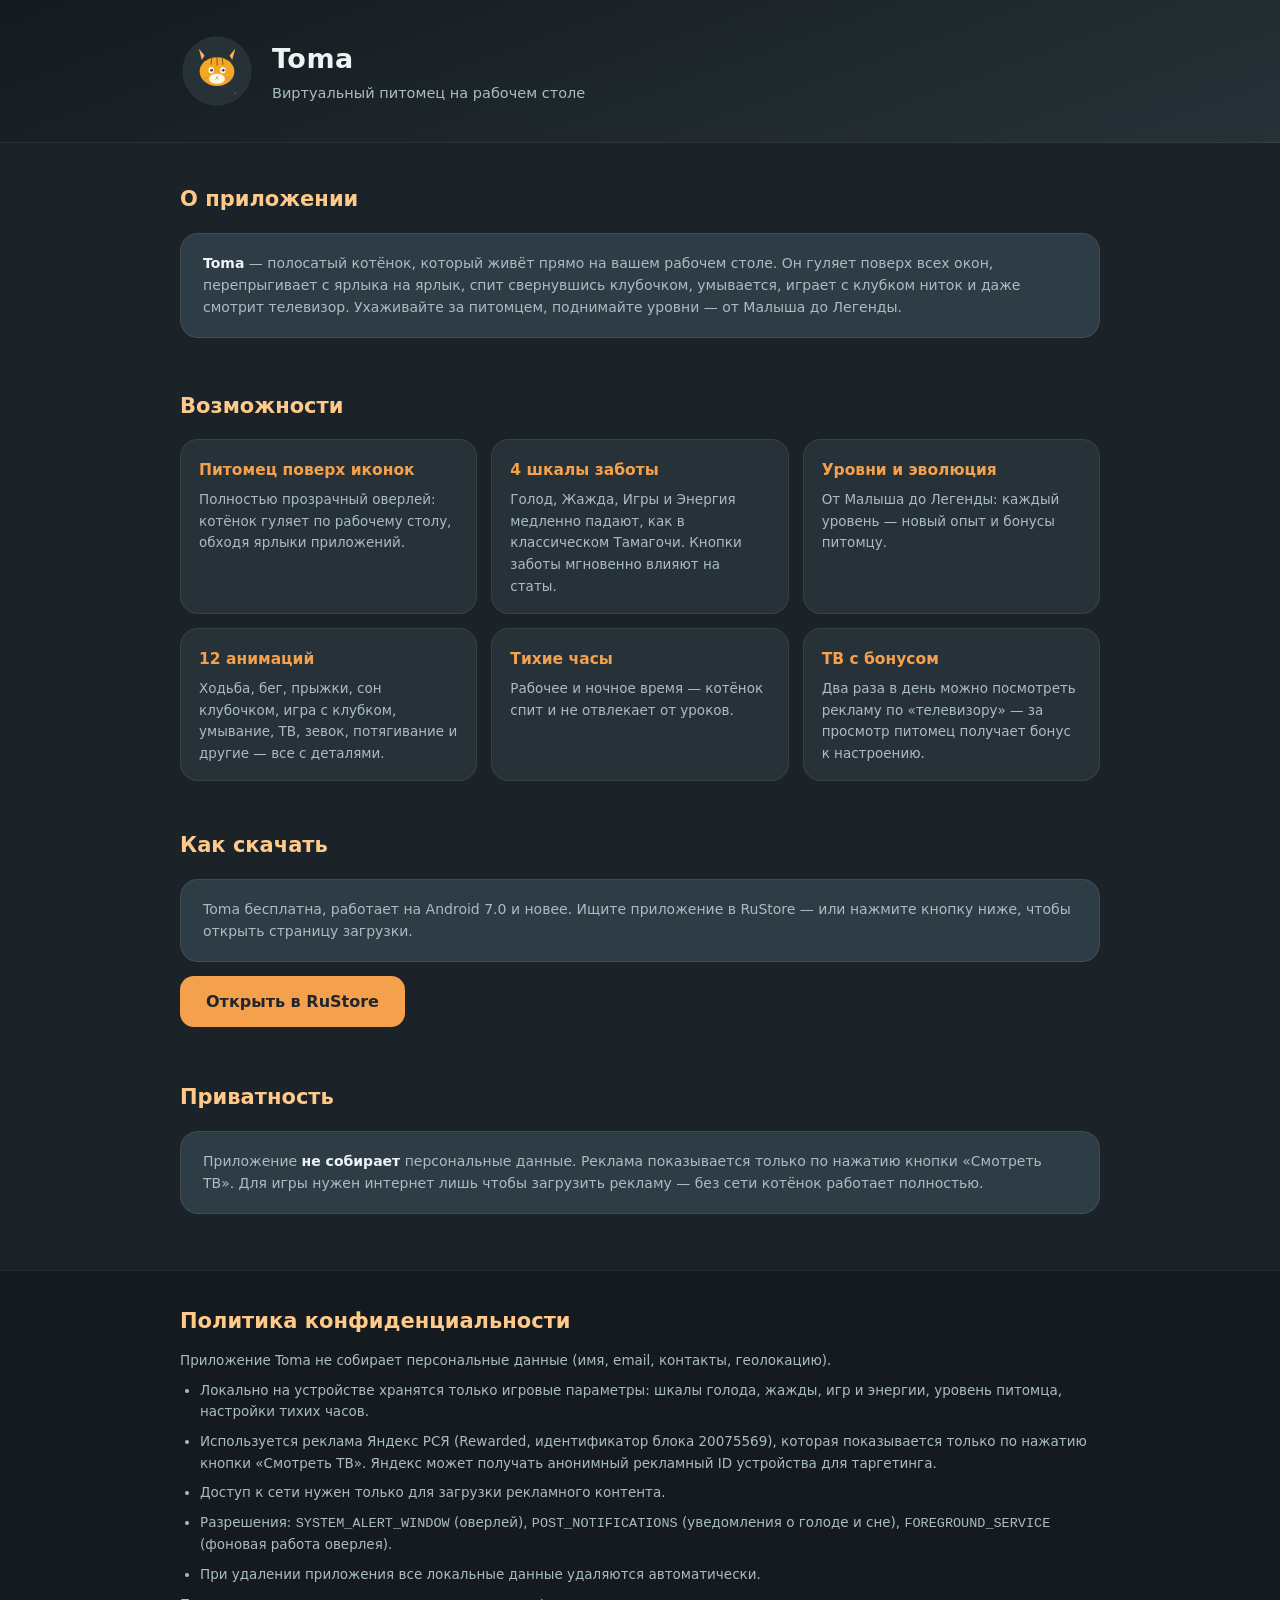
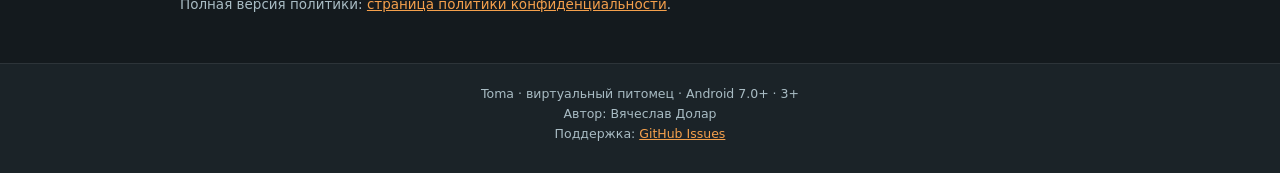
==== index.html @ 7edc94a4 "Автор: Вячеслав Долар" ====
<!DOCTYPE html>
<html lang="ru">
<head>
<meta charset="utf-8">
<meta name="viewport" content="width=device-width, initial-scale=1">
<title>Toma — виртуальный питомец на рабочем столе</title>
<meta name="description" content="Toma — полосатый котёнок, который гуляет поверх иконок на рабочем столе. Корми, играй, следи за 4 шкалами. Бесплатно, 3+, работает офлайн.">
<meta property="og:title" content="Toma — виртуальный питомец на рабочем столе">
<meta property="og:description" content="Полосатый котёнок гуляет поверх иконок: 4 шкалы, уровни, 12 анимаций. Бесплатно, офлайн, 3+.">
<meta property="og:type" content="website">
<meta property="og:image" content="assets/icon-512.svg">
<link rel="icon" href="assets/icon-512.svg">
<link rel="stylesheet" href="assets/style.css">
</head>
<body>

<header class="top">
  <div class="wrap top-in">
    <img class="logo" src="assets/icon-512.svg" alt="Иконка приложения Toma — полосатый котёнок">
    <div>
      <h1>Toma</h1>
      <p class="tag">Виртуальный питомец на рабочем столе</p>
    </div>
  </div>
</header>

<main class="wrap">

  <section>
    <h2>О приложении</h2>
    <div class="facts">
      <b>Toma</b> — полосатый котёнок, который живёт прямо на вашем рабочем столе.
      Он гуляет поверх всех окон, перепрыгивает с ярлыка на ярлык, спит свернувшись клубочком,
      умывается, играет с клубком ниток и даже смотрит телевизор.
      Ухаживайте за питомцем, поднимайте уровни — от Малыша до Легенды.
    </div>
  </section>

  <section>
    <h2>Возможности</h2>
    <div class="cards">
      <div class="card"><h3>Питомец поверх иконок</h3><p>Полностью прозрачный оверлей: котёнок гуляет по рабочему столу, обходя ярлыки приложений.</p></div>
      <div class="card"><h3>4 шкалы заботы</h3><p>Голод, Жажда, Игры и Энергия медленно падают, как в классическом Тамагочи. Кнопки заботы мгновенно влияют на статы.</p></div>
      <div class="card"><h3>Уровни и эволюция</h3><p>От Малыша до Легенды: каждый уровень — новый опыт и бонусы питомцу.</p></div>
      <div class="card"><h3>12 анимаций</h3><p>Ходьба, бег, прыжки, сон клубочком, игра с клубком, умывание, ТВ, зевок, потягивание и другие — все с деталями.</p></div>
      <div class="card"><h3>Тихие часы</h3><p>Рабочее и ночное время — котёнок спит и не отвлекает от уроков.</p></div>
      <div class="card"><h3>ТВ с бонусом</h3><p>Два раза в день можно посмотреть рекламу по «телевизору» — за просмотр питомец получает бонус к настроению.</p></div>
    </div>
  </section>

  <section>
    <h2>Как скачать</h2>
    <div class="facts">
      Toma бесплатна, работает на Android 7.0 и новее. Ищите приложение в RuStore —
      или нажмите кнопку ниже, чтобы открыть страницу загрузки.
    </div>
    <a class="btn" href="https://www.rustore.ru/catalog/app/com.tomagochi.pet">Открыть в RuStore</a>
  </section>

  <section>
    <h2>Приватность</h2>
    <div class="facts">
      Приложение <b>не собирает</b> персональные данные. Реклама показывается только по нажатию
      кнопки «Смотреть ТВ». Для игры нужен интернет лишь чтобы загрузить рекламу —
      без сети котёнок работает полностью.
    </div>
  </section>

</main>

<div class="policy">
  <div class="wrap">
    <h2>Политика конфиденциальности</h2>
    <p>Приложение Toma не собирает персональные данные (имя, email, контакты, геолокацию).</p>
    <ul>
      <li>Локально на устройстве хранятся только игровые параметры: шкалы голода, жажды, игр и энергии, уровень питомца, настройки тихих часов.</li>
      <li>Используется реклама Яндекс РСЯ (Rewarded, идентификатор блока 20075569), которая показывается только по нажатию кнопки «Смотреть ТВ». Яндекс может получать анонимный рекламный ID устройства для таргетинга.</li>
      <li>Доступ к сети нужен только для загрузки рекламного контента.</li>
      <li>Разрешения: <code>SYSTEM_ALERT_WINDOW</code> (оверлей), <code>POST_NOTIFICATIONS</code> (уведомления о голоде и сне), <code>FOREGROUND_SERVICE</code> (фоновая работа оверлея).</li>
      <li>При удалении приложения все локальные данные удаляются автоматически.</li>
    </ul>
    <p>Полная версия политики: <a href="privacy.html">страница политики конфиденциальности</a>.</p>
  </div>
</div>

<footer>
  <div class="wrap">
    Toma · виртуальный питомец · Android 7.0+ · 3+<br>
    Автор: Вячеслав Долар<br>
    Поддержка: <a href="https://github.com/takomak2012-cyber/Toma/issues">GitHub Issues</a>
  </div>
</footer>

</body>
</html>
---- assets/style.css ----
/* Сайт приложения Toma — тёмно-синяя палитра приложения */
:root {
  --bg: #1b2328;
  --bg-deep: #141a1e;
  --surface: #263238;
  --surface-high: #2e3d45;
  --accent: #f5a04c;
  --accent-soft: #ffc98a;
  --text: #eef3f5;
  --text-dim: #a9bcc4;
  --border: rgba(255, 255, 255, 0.08);
  --radius: 18px;
}

* { margin: 0; padding: 0; box-sizing: border-box; }

body {
  font-family: "Segoe UI", system-ui, -apple-system, sans-serif;
  background: var(--bg);
  color: var(--text);
  line-height: 1.6;
}

a { color: var(--accent); }

.wrap {
  max-width: 960px;
  margin: 0 auto;
  padding: 0 20px;
}

/* Шапка */
.top {
  background: linear-gradient(160deg, var(--bg-deep), var(--surface));
  border-bottom: 1px solid var(--border);
  padding: 34px 0;
}
.top-in { display: flex; align-items: center; gap: 18px; }
.logo { width: 74px; height: 74px; border-radius: 20px; }
.top h1 { font-size: 27px; letter-spacing: 0.5px; }
.tag { color: var(--text-dim); font-size: 14.5px; margin-top: 2px; }

/* Секции */
section { padding: 40px 0 8px; }
h2 {
  font-size: 21px;
  color: var(--accent-soft);
  margin-bottom: 16px;
}

/* Карточки */
.cards { display: grid; grid-template-columns: repeat(auto-fit, minmax(240px, 1fr)); gap: 14px; }
.card {
  background: var(--surface);
  border: 1px solid var(--border);
  border-radius: var(--radius);
  padding: 18px 18px 16px;
}
.card h3 { font-size: 15.5px; color: var(--accent); margin-bottom: 6px; }
.card p { font-size: 13.5px; color: var(--text-dim); }

/* Факты */
.facts {
  background: var(--surface-high);
  border: 1px solid var(--border);
  border-radius: var(--radius);
  padding: 18px 22px;
  margin: 8px 0 4px;
  font-size: 14px;
  color: var(--text-dim);
}
.facts b { color: var(--text); }

/* Кнопка */
.btn {
  display: inline-block;
  background: var(--accent);
  color: #20262b;
  font-weight: 600;
  text-decoration: none;
  border-radius: 14px;
  padding: 13px 26px;
  margin: 10px 0 6px;
  transition: transform 0.15s ease;
}
.btn:hover { transform: translateY(-2px); }

/* Политика */
.policy { background: var(--bg-deep); border-top: 1px solid var(--border); margin-top: 44px; padding: 34px 0 40px; }
.policy h2 { margin-bottom: 12px; }
.policy p, .policy li { font-size: 13.5px; color: var(--text-dim); margin-bottom: 8px; }
.policy ul { padding-left: 20px; }

footer {
  border-top: 1px solid var(--border);
  padding: 20px 0 30px;
  font-size: 12.5px;
  color: var(--text-dim);
  text-align: center;
}
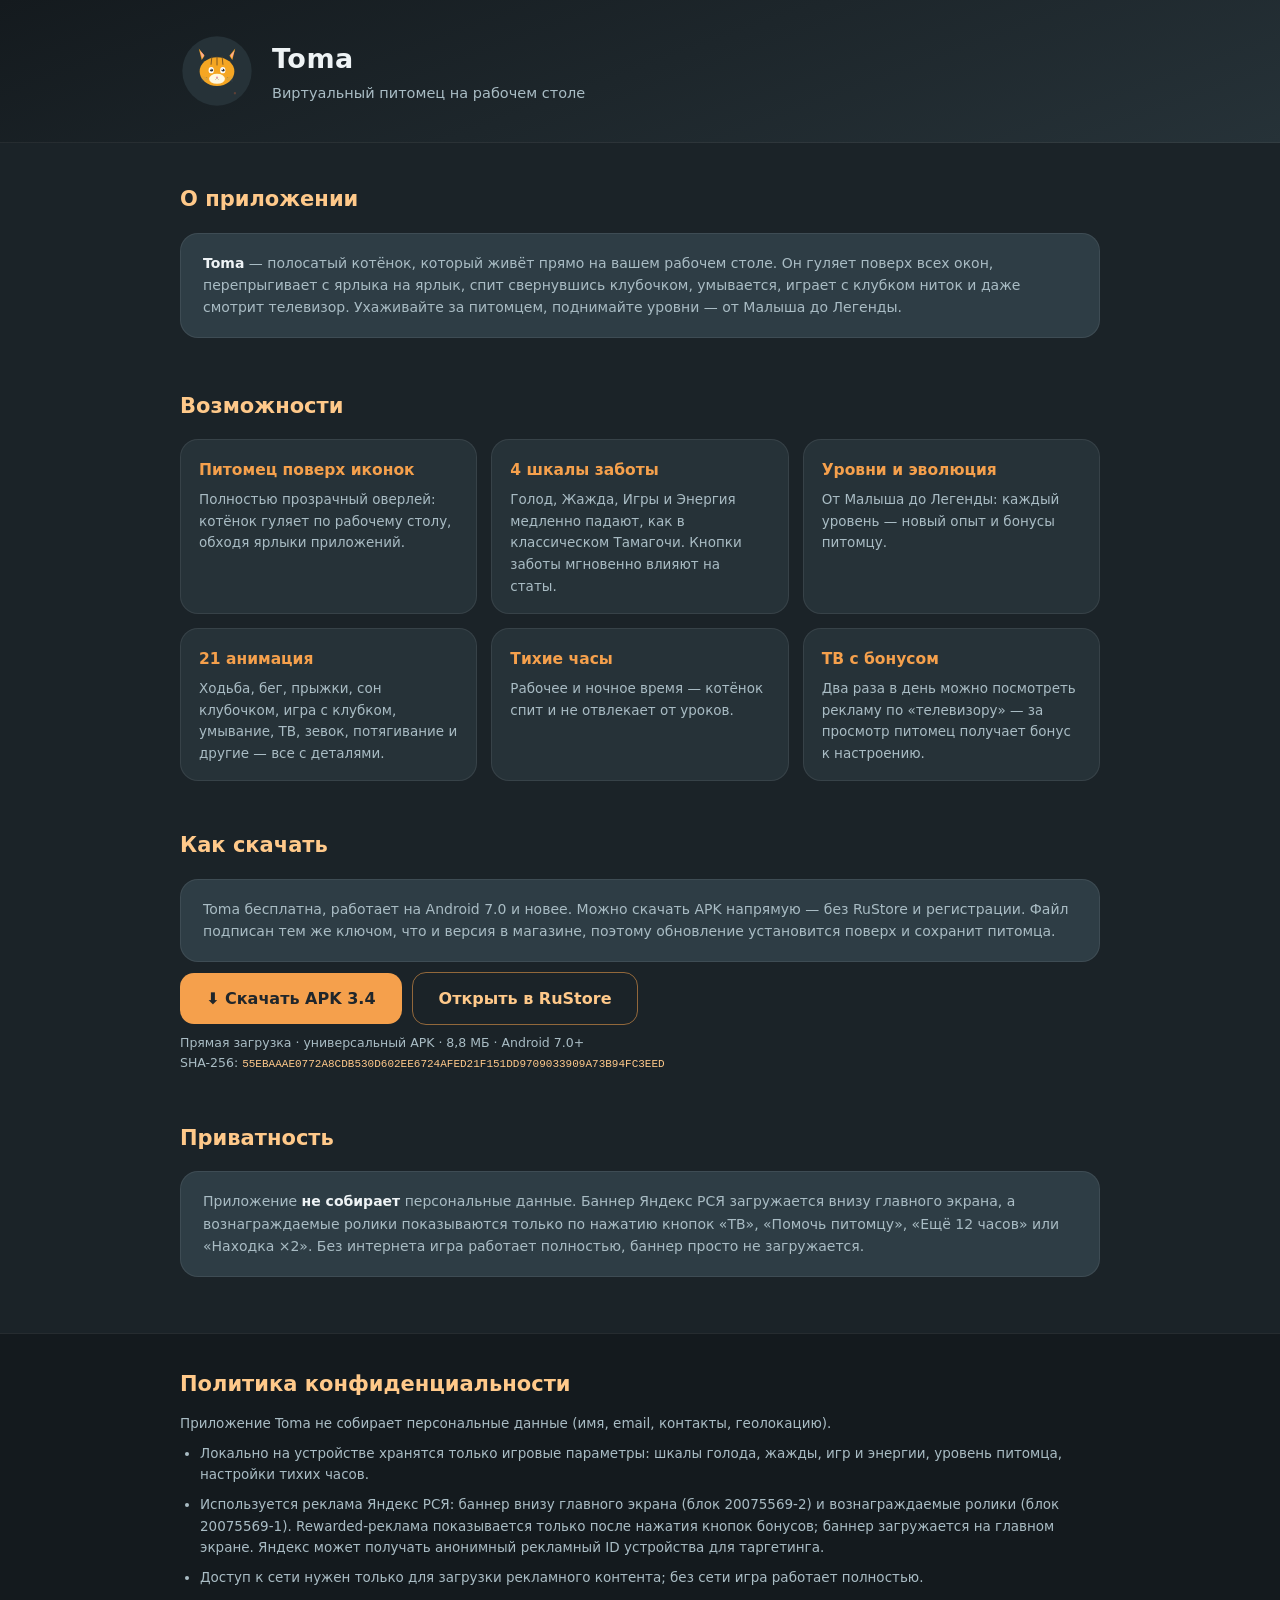
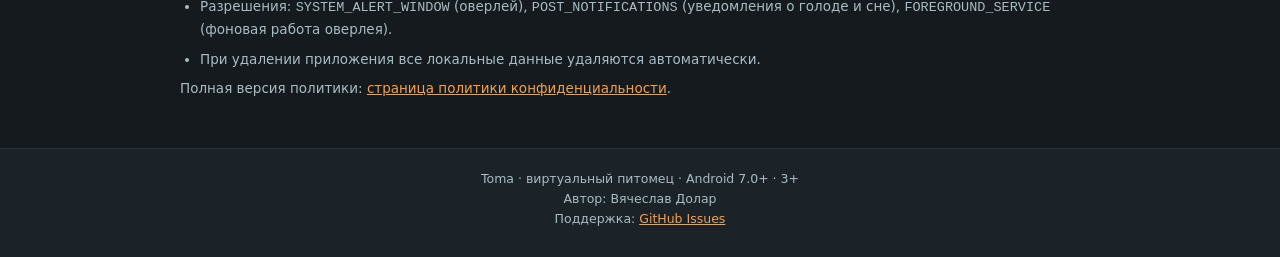
==== commit e733ad06: "Добавлена прямая загрузка APK 3.4 и обновлена политика рекламы" ====
--- a/index.html
+++ b/index.html
@@ -6,7 +6,7 @@
 <title>Toma — виртуальный питомец на рабочем столе</title>
 <meta name="description" content="Toma — полосатый котёнок, который гуляет поверх иконок на рабочем столе. Корми, играй, следи за 4 шкалами. Бесплатно, 3+, работает офлайн.">
 <meta property="og:title" content="Toma — виртуальный питомец на рабочем столе">
-<meta property="og:description" content="Полосатый котёнок гуляет поверх иконок: 4 шкалы, уровни, 12 анимаций. Бесплатно, офлайн, 3+.">
+<meta property="og:description" content="Полосатый котёнок гуляет поверх иконок: 4 шкалы, уровни, 21 анимация. Бесплатно, офлайн, 3+.">
 <meta property="og:type" content="website">
 <meta property="og:image" content="assets/icon-512.svg">
 <link rel="icon" href="assets/icon-512.svg">
@@ -42,27 +42,34 @@
       <div class="card"><h3>Питомец поверх иконок</h3><p>Полностью прозрачный оверлей: котёнок гуляет по рабочему столу, обходя ярлыки приложений.</p></div>
       <div class="card"><h3>4 шкалы заботы</h3><p>Голод, Жажда, Игры и Энергия медленно падают, как в классическом Тамагочи. Кнопки заботы мгновенно влияют на статы.</p></div>
       <div class="card"><h3>Уровни и эволюция</h3><p>От Малыша до Легенды: каждый уровень — новый опыт и бонусы питомцу.</p></div>
-      <div class="card"><h3>12 анимаций</h3><p>Ходьба, бег, прыжки, сон клубочком, игра с клубком, умывание, ТВ, зевок, потягивание и другие — все с деталями.</p></div>
+      <div class="card"><h3>21 анимация</h3><p>Ходьба, бег, прыжки, сон клубочком, игра с клубком, умывание, ТВ, зевок, потягивание и другие — все с деталями.</p></div>
       <div class="card"><h3>Тихие часы</h3><p>Рабочее и ночное время — котёнок спит и не отвлекает от уроков.</p></div>
       <div class="card"><h3>ТВ с бонусом</h3><p>Два раза в день можно посмотреть рекламу по «телевизору» — за просмотр питомец получает бонус к настроению.</p></div>
     </div>
   </section>
 
-  <section>
+  <section id="download">
     <h2>Как скачать</h2>
     <div class="facts">
-      Toma бесплатна, работает на Android 7.0 и новее. Ищите приложение в RuStore —
-      или нажмите кнопку ниже, чтобы открыть страницу загрузки.
+      Toma бесплатна, работает на Android 7.0 и новее. Можно скачать APK напрямую —
+      без RuStore и регистрации. Файл подписан тем же ключом, что и версия в магазине,
+      поэтому обновление установится поверх и сохранит питомца.
     </div>
-    <a class="btn" href="https://www.rustore.ru/catalog/app/com.tomagochi.pet">Открыть в RuStore</a>
+    <div class="btn-row">
+      <a class="btn" href="https://github.com/takomak2012-cyber/Toma/releases/download/v3.4/Tomagochi_v3.4-universal.apk" rel="noopener">⬇ Скачать APK 3.4</a>
+      <a class="btn btn-secondary" href="https://www.rustore.ru/catalog/app/com.tomagochi.pet" rel="noopener">Открыть в RuStore</a>
+    </div>
+    <p class="btn-note">Прямая загрузка · универсальный APK · 8,8 МБ · Android 7.0+<br>
+      SHA-256: <code>55EBAAAE0772A8CDB530D602EE6724AFED21F151DD9709033909A73B94FC3EED</code></p>
   </section>
 
   <section>
     <h2>Приватность</h2>
     <div class="facts">
-      Приложение <b>не собирает</b> персональные данные. Реклама показывается только по нажатию
-      кнопки «Смотреть ТВ». Для игры нужен интернет лишь чтобы загрузить рекламу —
-      без сети котёнок работает полностью.
+      Приложение <b>не собирает</b> персональные данные. Баннер Яндекс РСЯ загружается
+      внизу главного экрана, а вознаграждаемые ролики показываются только по нажатию
+      кнопок «ТВ», «Помочь питомцу», «Ещё 12 часов» или «Находка ×2».
+      Без интернета игра работает полностью, баннер просто не загружается.
     </div>
   </section>
 
@@ -74,8 +81,8 @@
     <p>Приложение Toma не собирает персональные данные (имя, email, контакты, геолокацию).</p>
     <ul>
       <li>Локально на устройстве хранятся только игровые параметры: шкалы голода, жажды, игр и энергии, уровень питомца, настройки тихих часов.</li>
-      <li>Используется реклама Яндекс РСЯ (Rewarded, идентификатор блока 20075569), которая показывается только по нажатию кнопки «Смотреть ТВ». Яндекс может получать анонимный рекламный ID устройства для таргетинга.</li>
-      <li>Доступ к сети нужен только для загрузки рекламного контента.</li>
+      <li>Используется реклама Яндекс РСЯ: баннер внизу главного экрана (блок 20075569-2) и вознаграждаемые ролики (блок 20075569-1). Rewarded-реклама показывается только после нажатия кнопок бонусов; баннер загружается на главном экране. Яндекс может получать анонимный рекламный ID устройства для таргетинга.</li>
+      <li>Доступ к сети нужен только для загрузки рекламного контента; без сети игра работает полностью.</li>
       <li>Разрешения: <code>SYSTEM_ALERT_WINDOW</code> (оверлей), <code>POST_NOTIFICATIONS</code> (уведомления о голоде и сне), <code>FOREGROUND_SERVICE</code> (фоновая работа оверлея).</li>
       <li>При удалении приложения все локальные данные удаляются автоматически.</li>
     </ul>
--- a/assets/style.css
+++ b/assets/style.css
@@ -85,6 +85,32 @@
 }
 .btn:hover { transform: translateY(-2px); }
 
+/* Прямая загрузка */
+.btn-row {
+  display: flex;
+  flex-wrap: wrap;
+  gap: 10px;
+  align-items: center;
+  margin: 10px 0 4px;
+}
+.btn-row .btn { margin: 0; }
+.btn-secondary {
+  background: transparent;
+  color: var(--accent-soft);
+  border: 1px solid rgba(245, 160, 76, 0.55);
+}
+.btn-secondary:hover { background: rgba(245, 160, 76, 0.08); }
+.btn-note {
+  font-size: 12.5px;
+  color: var(--text-dim);
+  margin-top: 8px;
+}
+.btn-note code {
+  font-size: 11px;
+  color: var(--accent-soft);
+  word-break: break-all;
+}
+
 /* Политика */
 .policy { background: var(--bg-deep); border-top: 1px solid var(--border); margin-top: 44px; padding: 34px 0 40px; }
 .policy h2 { margin-bottom: 12px; }
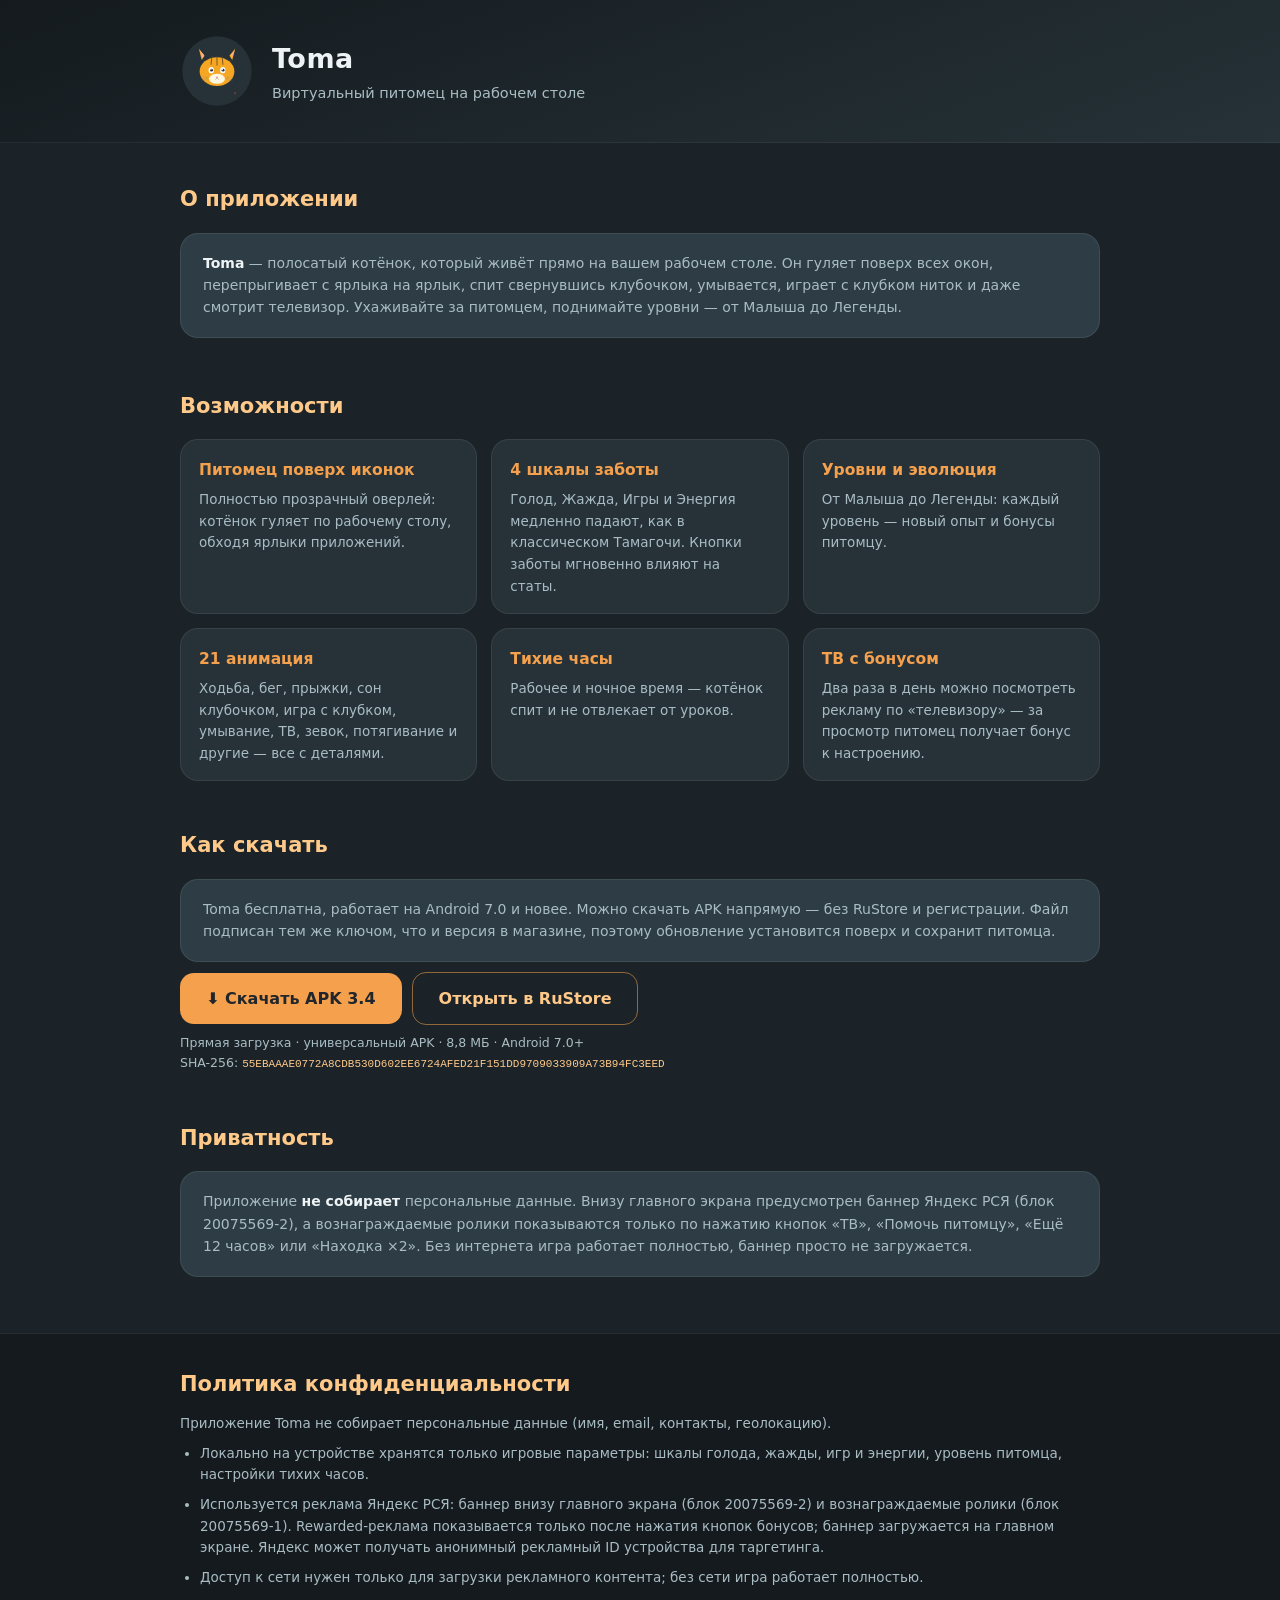
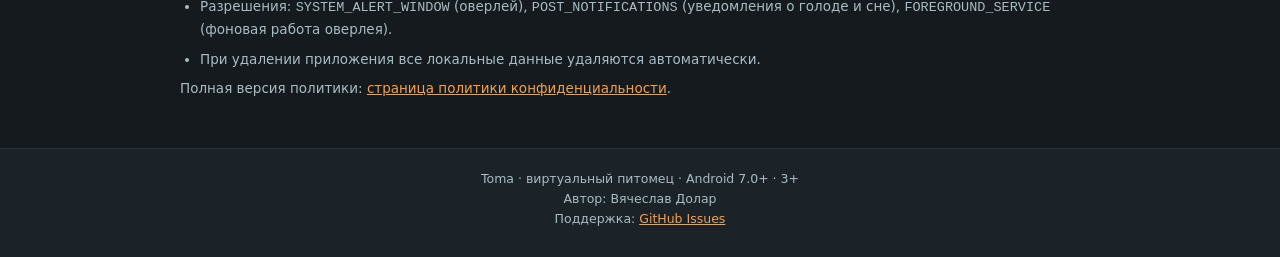
==== commit 9e3d0429: "Уточнены формулировки о баннере и числе анимаций" ====
--- a/index.html
+++ b/index.html
@@ -66,9 +66,8 @@
   <section>
     <h2>Приватность</h2>
     <div class="facts">
-      Приложение <b>не собирает</b> персональные данные. Баннер Яндекс РСЯ загружается
-      внизу главного экрана, а вознаграждаемые ролики показываются только по нажатию
-      кнопок «ТВ», «Помочь питомцу», «Ещё 12 часов» или «Находка ×2».
+      Приложение <b>не собирает</b> персональные данные. Внизу главного экрана предусмотрен баннер Яндекс РСЯ (блок 20075569-2),
+      а вознаграждаемые ролики показываются только по нажатию кнопок «ТВ», «Помочь питомцу», «Ещё 12 часов» или «Находка ×2».
       Без интернета игра работает полностью, баннер просто не загружается.
     </div>
   </section>
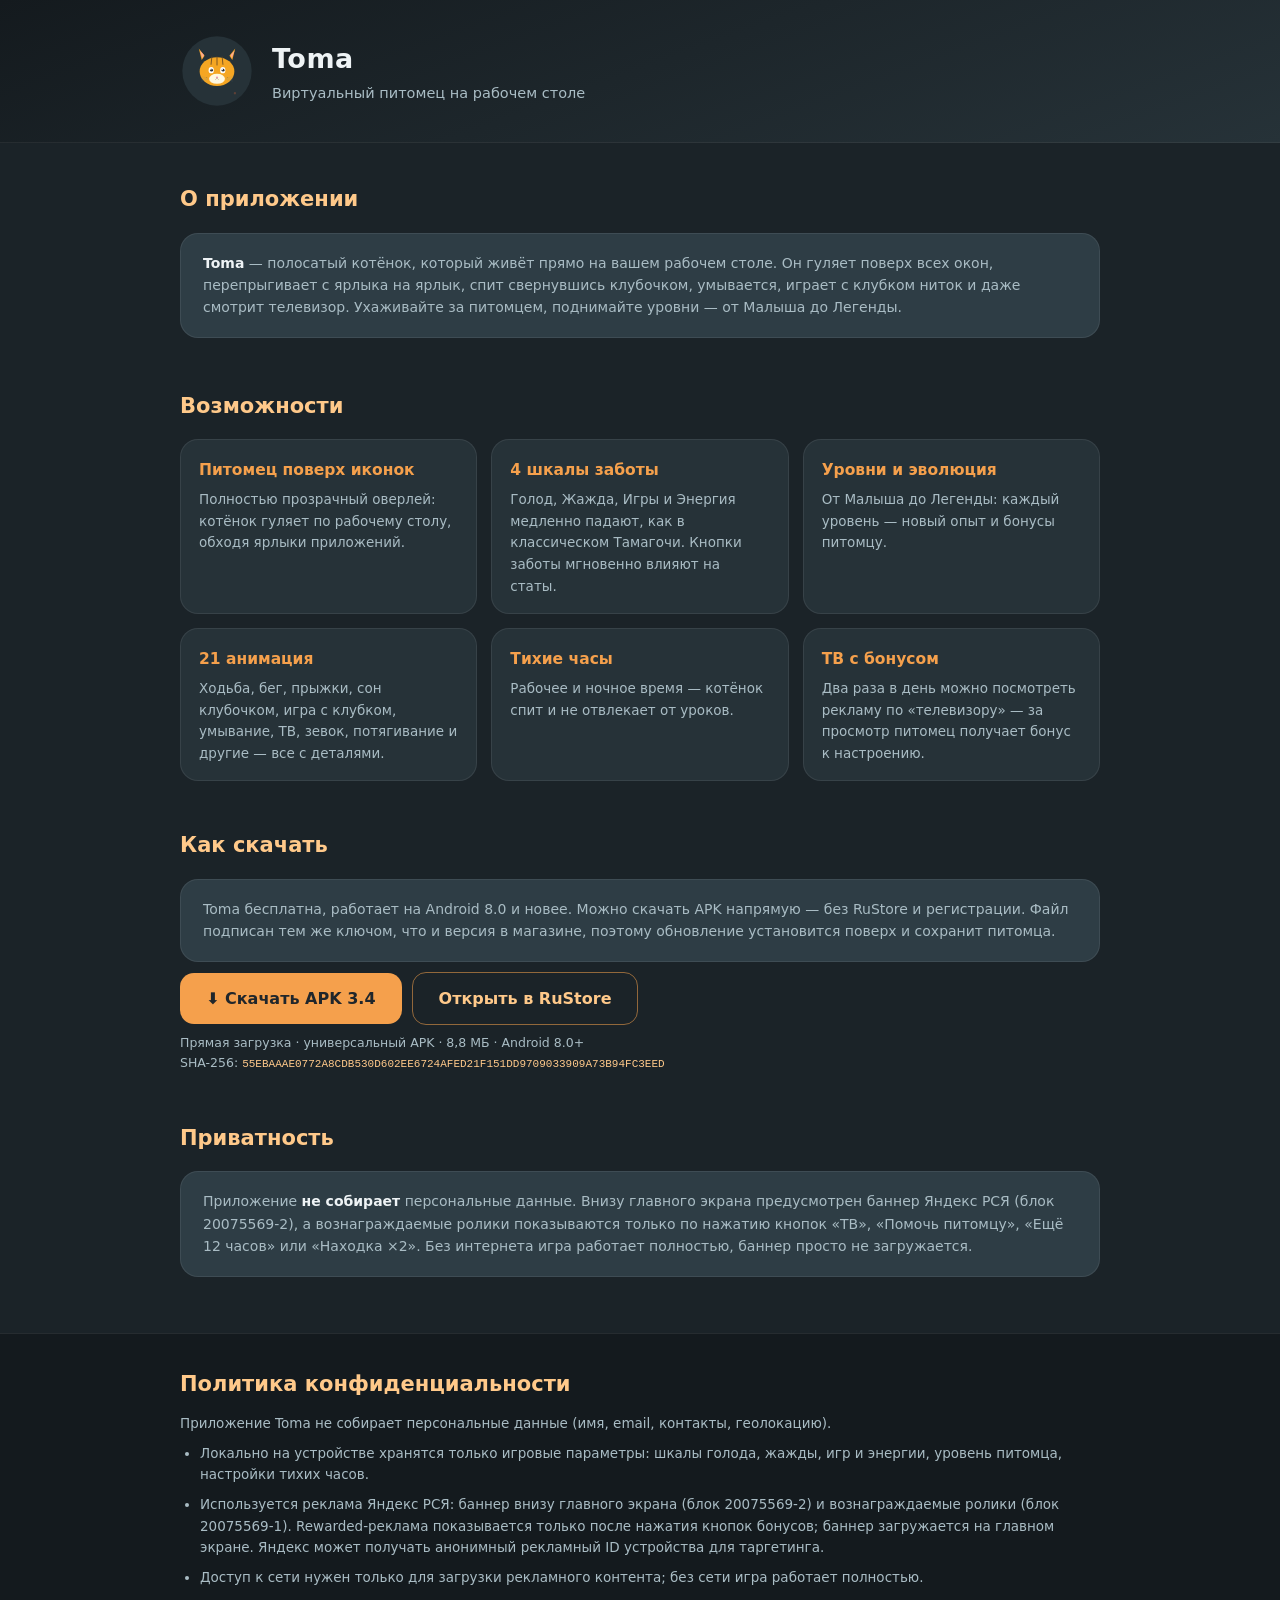
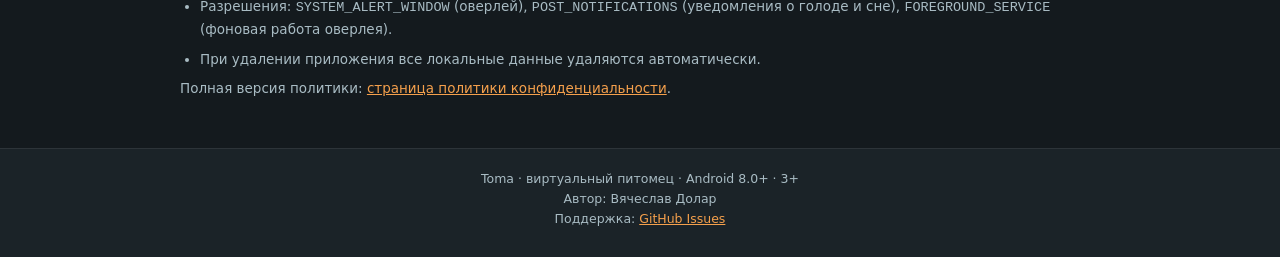
==== commit 01248cff: "Исправлена минимальная версия Android на сайте: 8.0+" ====
--- a/index.html
+++ b/index.html
@@ -51,7 +51,7 @@
   <section id="download">
     <h2>Как скачать</h2>
     <div class="facts">
-      Toma бесплатна, работает на Android 7.0 и новее. Можно скачать APK напрямую —
+      Toma бесплатна, работает на Android 8.0 и новее. Можно скачать APK напрямую —
       без RuStore и регистрации. Файл подписан тем же ключом, что и версия в магазине,
       поэтому обновление установится поверх и сохранит питомца.
     </div>
@@ -59,7 +59,7 @@
       <a class="btn" href="https://github.com/takomak2012-cyber/Toma/releases/download/v3.4/Tomagochi_v3.4-universal.apk" rel="noopener">⬇ Скачать APK 3.4</a>
       <a class="btn btn-secondary" href="https://www.rustore.ru/catalog/app/com.tomagochi.pet" rel="noopener">Открыть в RuStore</a>
     </div>
-    <p class="btn-note">Прямая загрузка · универсальный APK · 8,8 МБ · Android 7.0+<br>
+    <p class="btn-note">Прямая загрузка · универсальный APK · 8,8 МБ · Android 8.0+<br>
       SHA-256: <code>55EBAAAE0772A8CDB530D602EE6724AFED21F151DD9709033909A73B94FC3EED</code></p>
   </section>
 
@@ -91,7 +91,7 @@
 
 <footer>
   <div class="wrap">
-    Toma · виртуальный питомец · Android 7.0+ · 3+<br>
+    Toma · виртуальный питомец · Android 8.0+ · 3+<br>
     Автор: Вячеслав Долар<br>
     Поддержка: <a href="https://github.com/takomak2012-cyber/Toma/issues">GitHub Issues</a>
   </div>
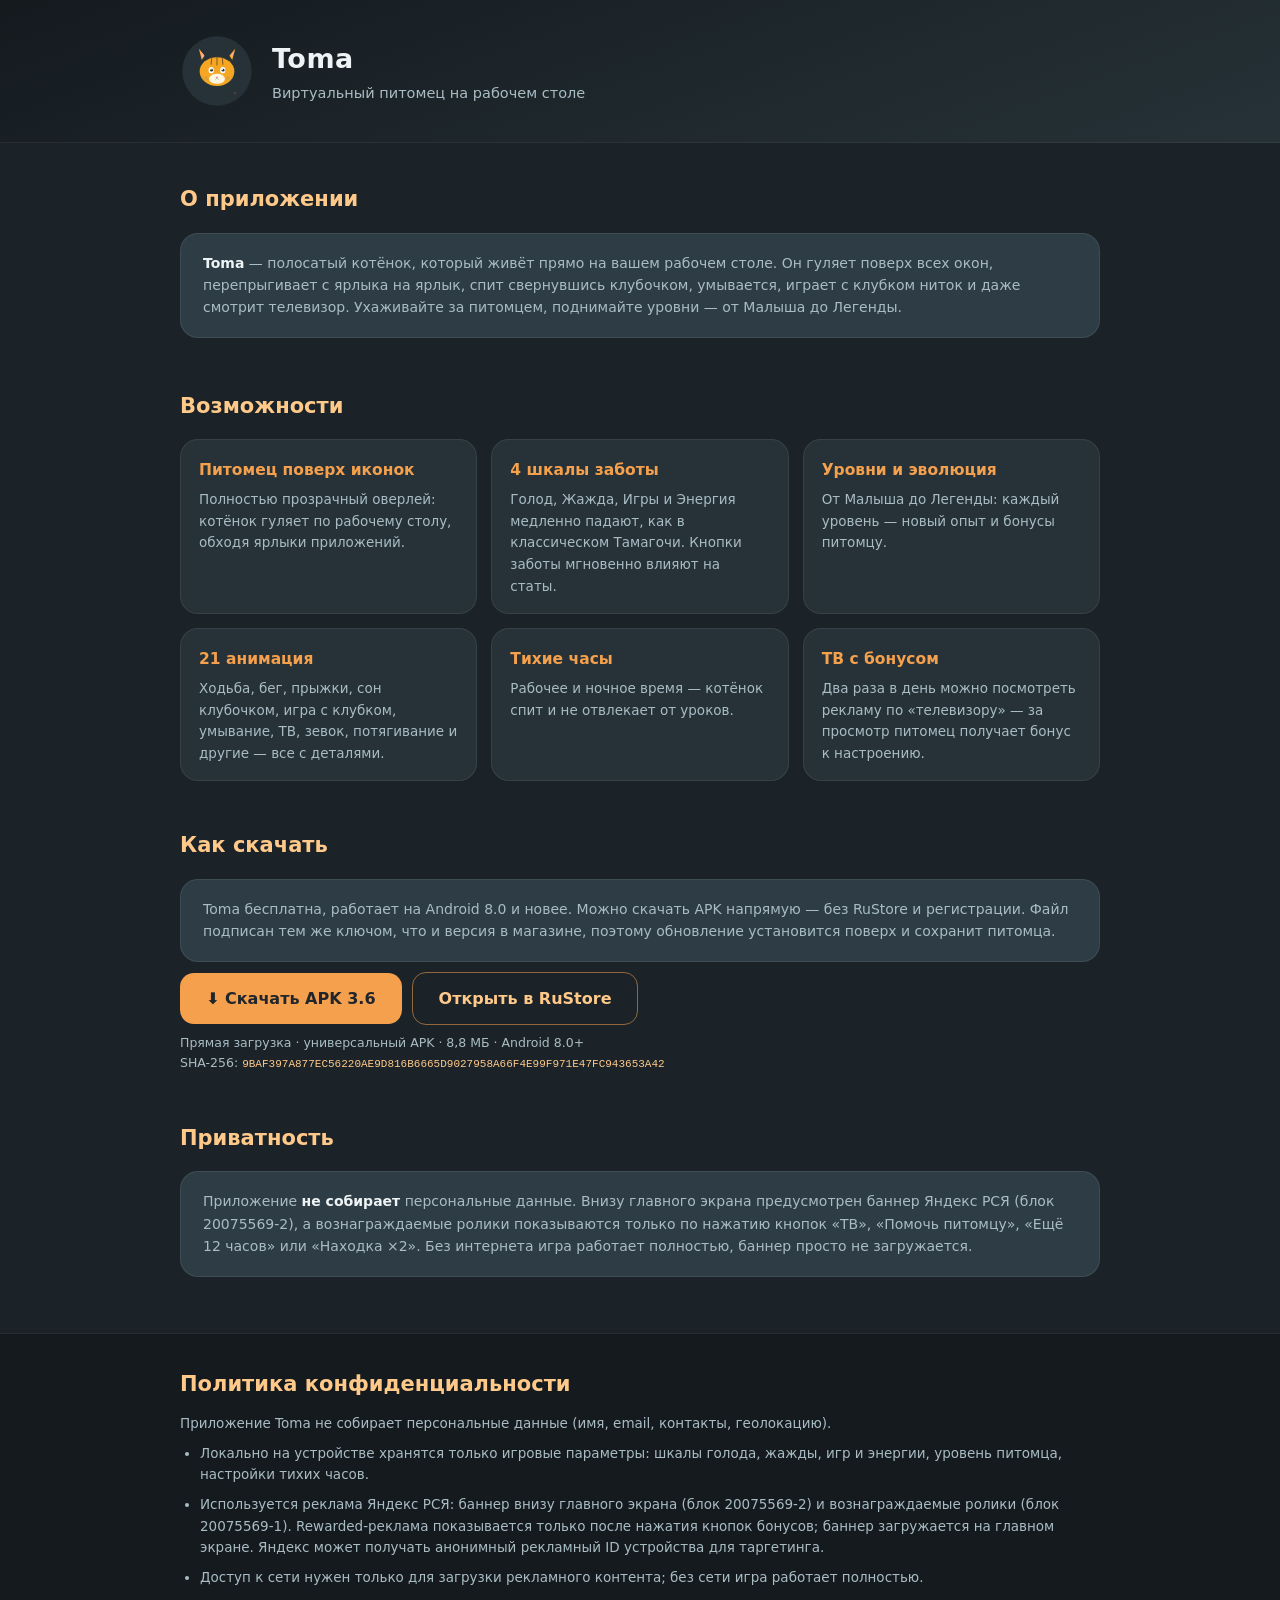
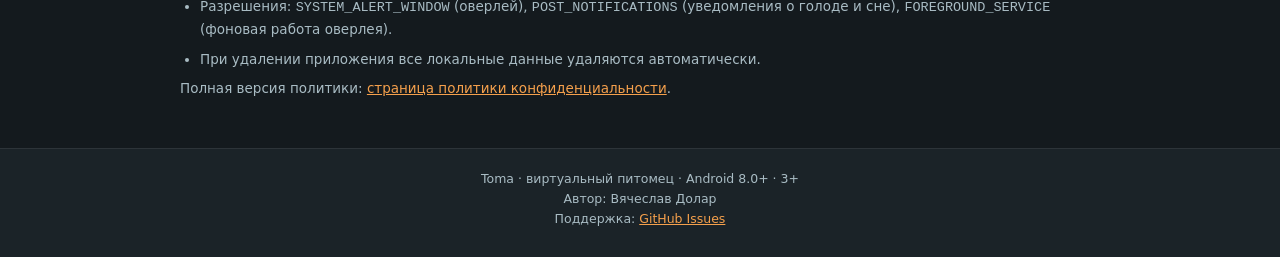
==== commit ddb0bbe8: "Обновлена версия Toma до 3.6: ссылка на APK, SHA-256 и Android 8.0+" ====
--- a/index.html
+++ b/index.html
@@ -56,11 +56,11 @@
       поэтому обновление установится поверх и сохранит питомца.
     </div>
     <div class="btn-row">
-      <a class="btn" href="https://github.com/takomak2012-cyber/Toma/releases/download/v3.4/Tomagochi_v3.4-universal.apk" rel="noopener">⬇ Скачать APK 3.4</a>
+      <a class="btn" href="https://github.com/takomak2012-cyber/Toma/releases/download/v3.6/Tomagochi_v3.6-universal.apk" rel="noopener">⬇ Скачать APK 3.6</a>
       <a class="btn btn-secondary" href="https://www.rustore.ru/catalog/app/com.tomagochi.pet" rel="noopener">Открыть в RuStore</a>
     </div>
     <p class="btn-note">Прямая загрузка · универсальный APK · 8,8 МБ · Android 8.0+<br>
-      SHA-256: <code>55EBAAAE0772A8CDB530D602EE6724AFED21F151DD9709033909A73B94FC3EED</code></p>
+      SHA-256: <code>9BAF397A877EC56220AE9D816B6665D9027958A66F4E99F971E47FC943653A42</code></p>
   </section>
 
   <section>
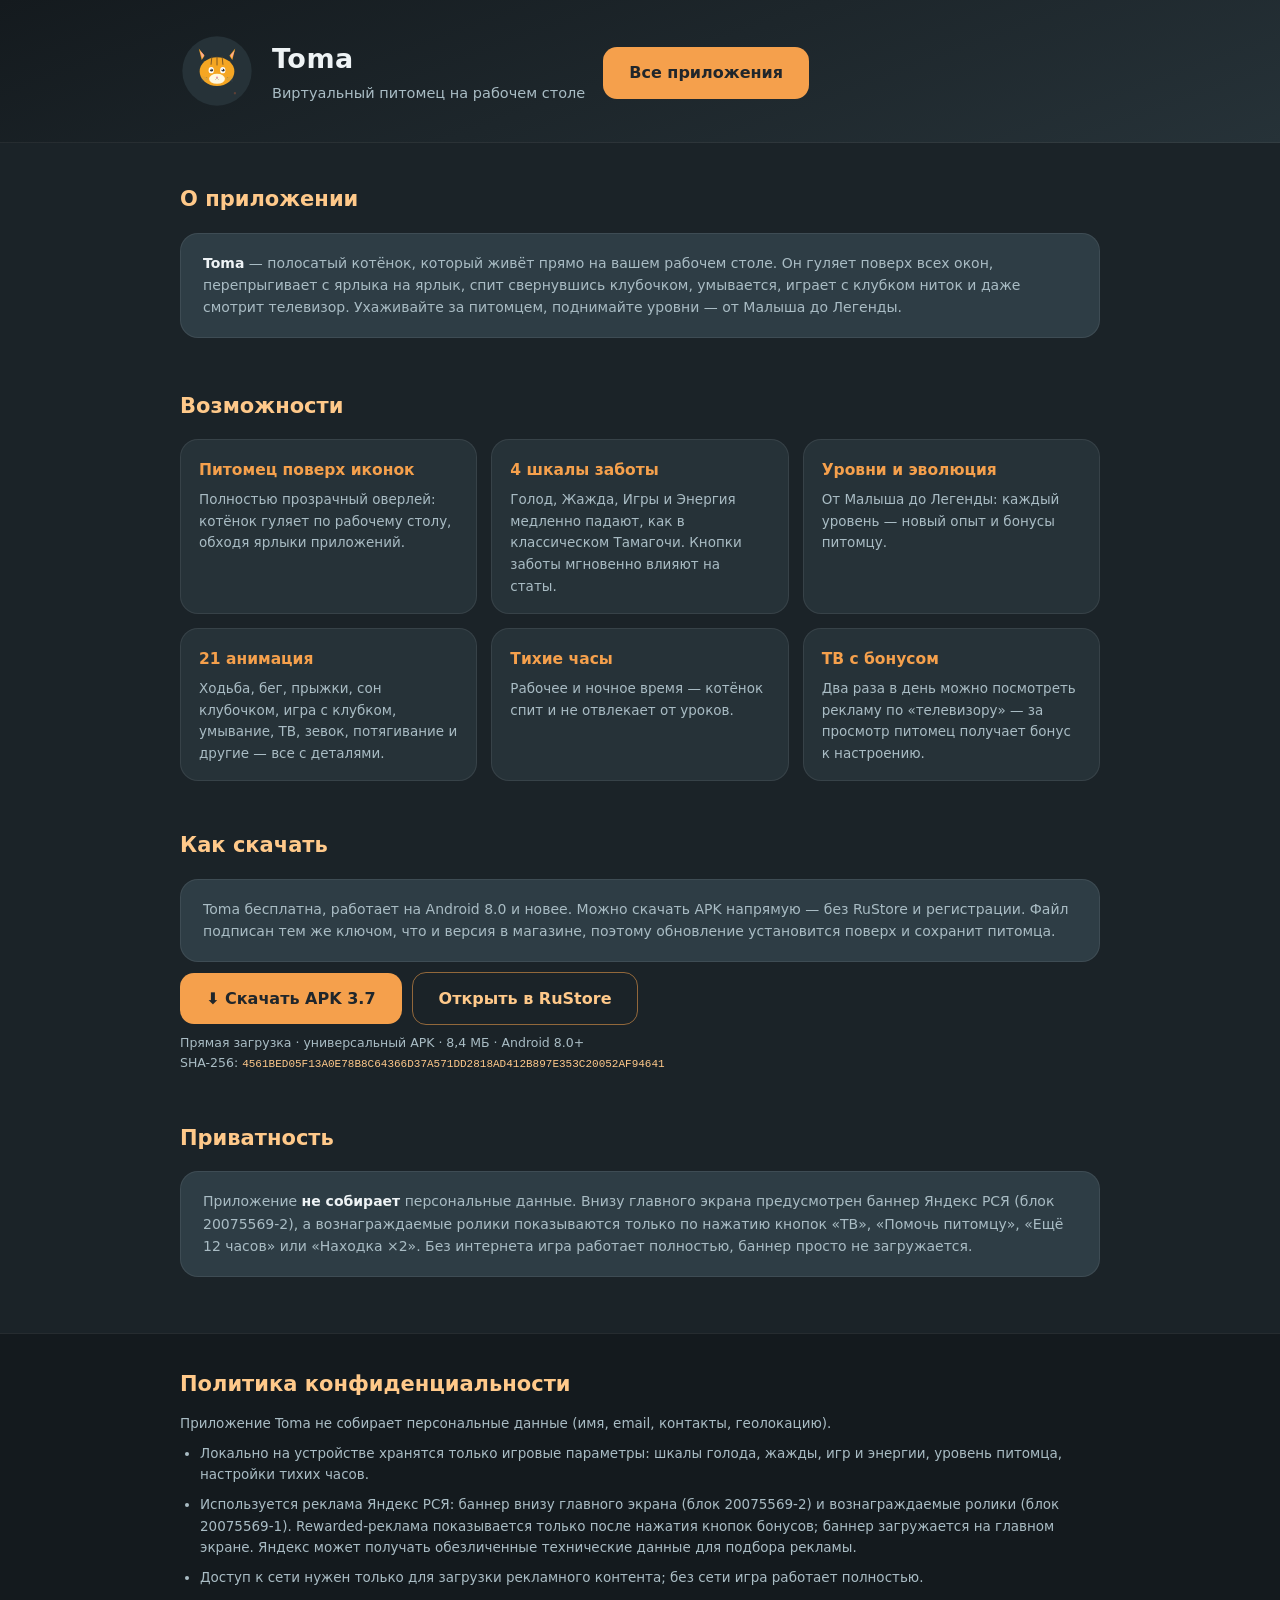
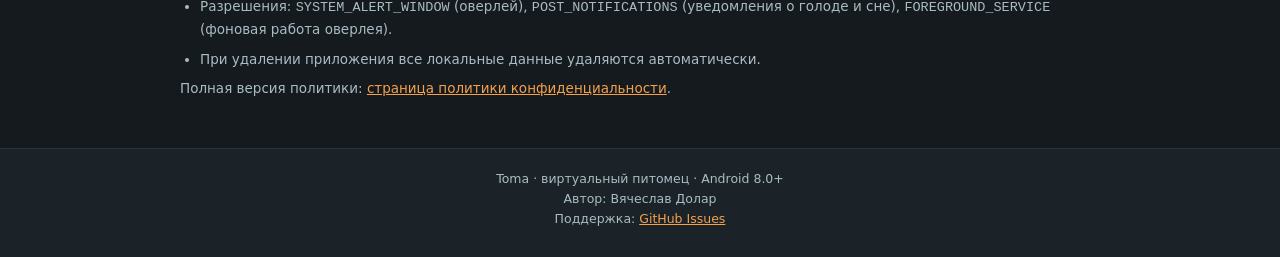
==== commit d3c704e8: "Кнопка «Все приложения», обновление до 3.7, политика без AD_ID" ====
--- a/index.html
+++ b/index.html
@@ -4,9 +4,9 @@
 <meta charset="utf-8">
 <meta name="viewport" content="width=device-width, initial-scale=1">
 <title>Toma — виртуальный питомец на рабочем столе</title>
-<meta name="description" content="Toma — полосатый котёнок, который гуляет поверх иконок на рабочем столе. Корми, играй, следи за 4 шкалами. Бесплатно, 3+, работает офлайн.">
+<meta name="description" content="Toma — полосатый котёнок, который гуляет поверх иконок на рабочем столе. Корми, играй, следи за 4 шкалами. Бесплатно, работает офлайн.">
 <meta property="og:title" content="Toma — виртуальный питомец на рабочем столе">
-<meta property="og:description" content="Полосатый котёнок гуляет поверх иконок: 4 шкалы, уровни, 21 анимация. Бесплатно, офлайн, 3+.">
+<meta property="og:description" content="Полосатый котёнок гуляет поверх иконок: 4 шкалы, уровни, 21 анимация. Бесплатно, офлайн.">
 <meta property="og:type" content="website">
 <meta property="og:image" content="assets/icon-512.svg">
 <link rel="icon" href="assets/icon-512.svg">
@@ -21,6 +21,7 @@
       <h1>Toma</h1>
       <p class="tag">Виртуальный питомец на рабочем столе</p>
     </div>
+    <a class="btn top-btn" href="https://takomak2012-cyber.github.io" rel="noopener">Все приложения</a>
   </div>
 </header>
 
@@ -56,11 +57,11 @@
       поэтому обновление установится поверх и сохранит питомца.
     </div>
     <div class="btn-row">
-      <a class="btn" href="https://github.com/takomak2012-cyber/Toma/releases/download/v3.6/Tomagochi_v3.6-universal.apk" rel="noopener">⬇ Скачать APK 3.6</a>
+      <a class="btn" href="https://github.com/takomak2012-cyber/Toma/releases/download/v3.7/Tomagochi_v3.7-universal.apk" rel="noopener">⬇ Скачать APK 3.7</a>
       <a class="btn btn-secondary" href="https://www.rustore.ru/catalog/app/com.tomagochi.pet" rel="noopener">Открыть в RuStore</a>
     </div>
-    <p class="btn-note">Прямая загрузка · универсальный APK · 8,8 МБ · Android 8.0+<br>
-      SHA-256: <code>9BAF397A877EC56220AE9D816B6665D9027958A66F4E99F971E47FC943653A42</code></p>
+    <p class="btn-note">Прямая загрузка · универсальный APK · 8,4 МБ · Android 8.0+<br>
+      SHA-256: <code>4561BED05F13A0E78B8C64366D37A571DD2818AD412B897E353C20052AF94641</code></p>
   </section>
 
   <section>
@@ -80,7 +81,7 @@
     <p>Приложение Toma не собирает персональные данные (имя, email, контакты, геолокацию).</p>
     <ul>
       <li>Локально на устройстве хранятся только игровые параметры: шкалы голода, жажды, игр и энергии, уровень питомца, настройки тихих часов.</li>
-      <li>Используется реклама Яндекс РСЯ: баннер внизу главного экрана (блок 20075569-2) и вознаграждаемые ролики (блок 20075569-1). Rewarded-реклама показывается только после нажатия кнопок бонусов; баннер загружается на главном экране. Яндекс может получать анонимный рекламный ID устройства для таргетинга.</li>
+      <li>Используется реклама Яндекс РСЯ: баннер внизу главного экрана (блок 20075569-2) и вознаграждаемые ролики (блок 20075569-1). Rewarded-реклама показывается только после нажатия кнопок бонусов; баннер загружается на главном экране. Яндекс может получать обезличенные технические данные для подбора рекламы.</li>
       <li>Доступ к сети нужен только для загрузки рекламного контента; без сети игра работает полностью.</li>
       <li>Разрешения: <code>SYSTEM_ALERT_WINDOW</code> (оверлей), <code>POST_NOTIFICATIONS</code> (уведомления о голоде и сне), <code>FOREGROUND_SERVICE</code> (фоновая работа оверлея).</li>
       <li>При удалении приложения все локальные данные удаляются автоматически.</li>
@@ -91,7 +92,7 @@
 
 <footer>
   <div class="wrap">
-    Toma · виртуальный питомец · Android 8.0+ · 3+<br>
+    Toma · виртуальный питомец · Android 8.0+<br>
     Автор: Вячеслав Долар<br>
     Поддержка: <a href="https://github.com/takomak2012-cyber/Toma/issues">GitHub Issues</a>
   </div>
--- a/assets/style.css
+++ b/assets/style.css
@@ -35,7 +35,11 @@
   border-bottom: 1px solid var(--border);
   padding: 34px 0;
 }
-.top-in { display: flex; align-items: center; gap: 18px; }
+.top-in { display: flex; align-items: center; gap: 18px; flex-wrap: wrap; }
+.top-btn { margin: 0 0 0 auto; white-space: nowrap; }
+@media (max-width: 560px) {
+  .top-btn { margin-left: 0; }
+}
 .logo { width: 74px; height: 74px; border-radius: 20px; }
 .top h1 { font-size: 27px; letter-spacing: 0.5px; }
 .tag { color: var(--text-dim); font-size: 14.5px; margin-top: 2px; }
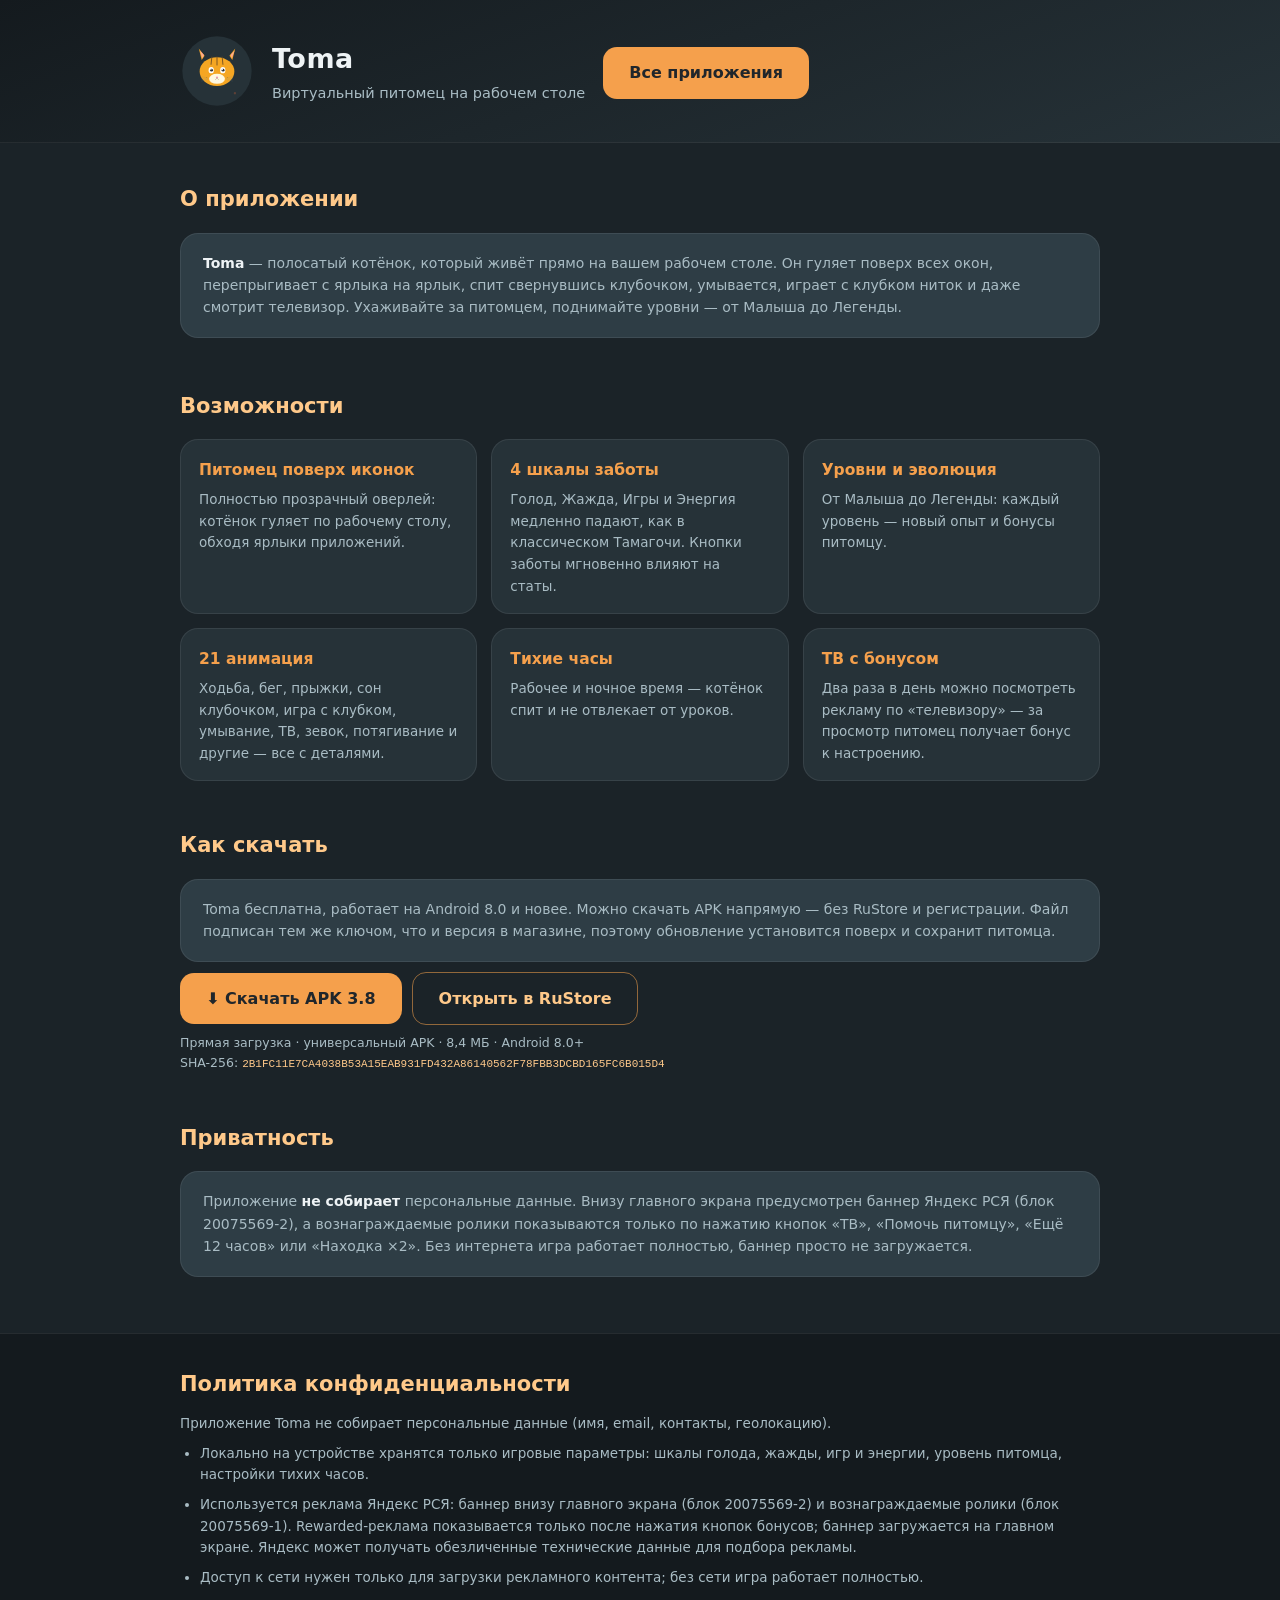
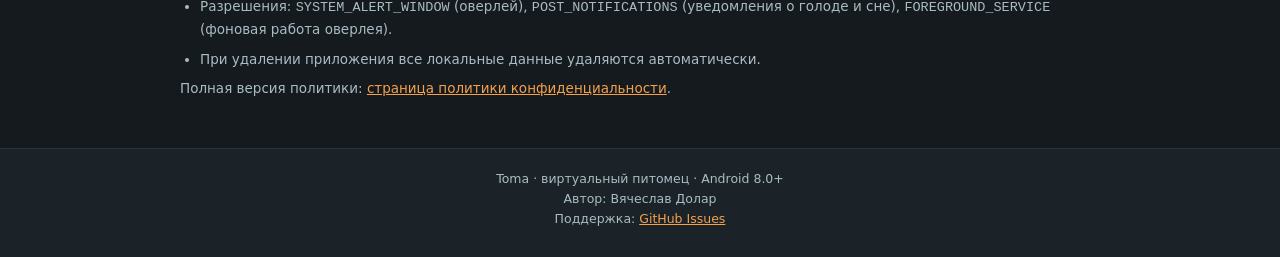
==== commit 69d01d82: "Обновление ссылки на APK 3.8" ====
--- a/index.html
+++ b/index.html
@@ -57,11 +57,11 @@
       поэтому обновление установится поверх и сохранит питомца.
     </div>
     <div class="btn-row">
-      <a class="btn" href="https://github.com/takomak2012-cyber/Toma/releases/download/v3.7/Tomagochi_v3.7-universal.apk" rel="noopener">⬇ Скачать APK 3.7</a>
+      <a class="btn" href="https://github.com/takomak2012-cyber/Toma/releases/download/v3.8/Tomagochi_v3.8-universal.apk" rel="noopener">⬇ Скачать APK 3.8</a>
       <a class="btn btn-secondary" href="https://www.rustore.ru/catalog/app/com.tomagochi.pet" rel="noopener">Открыть в RuStore</a>
     </div>
     <p class="btn-note">Прямая загрузка · универсальный APK · 8,4 МБ · Android 8.0+<br>
-      SHA-256: <code>4561BED05F13A0E78B8C64366D37A571DD2818AD412B897E353C20052AF94641</code></p>
+      SHA-256: <code>2B1FC11E7CA4038B53A15EAB931FD432A86140562F78FBB3DCBD165FC6B015D4</code></p>
   </section>
 
   <section>
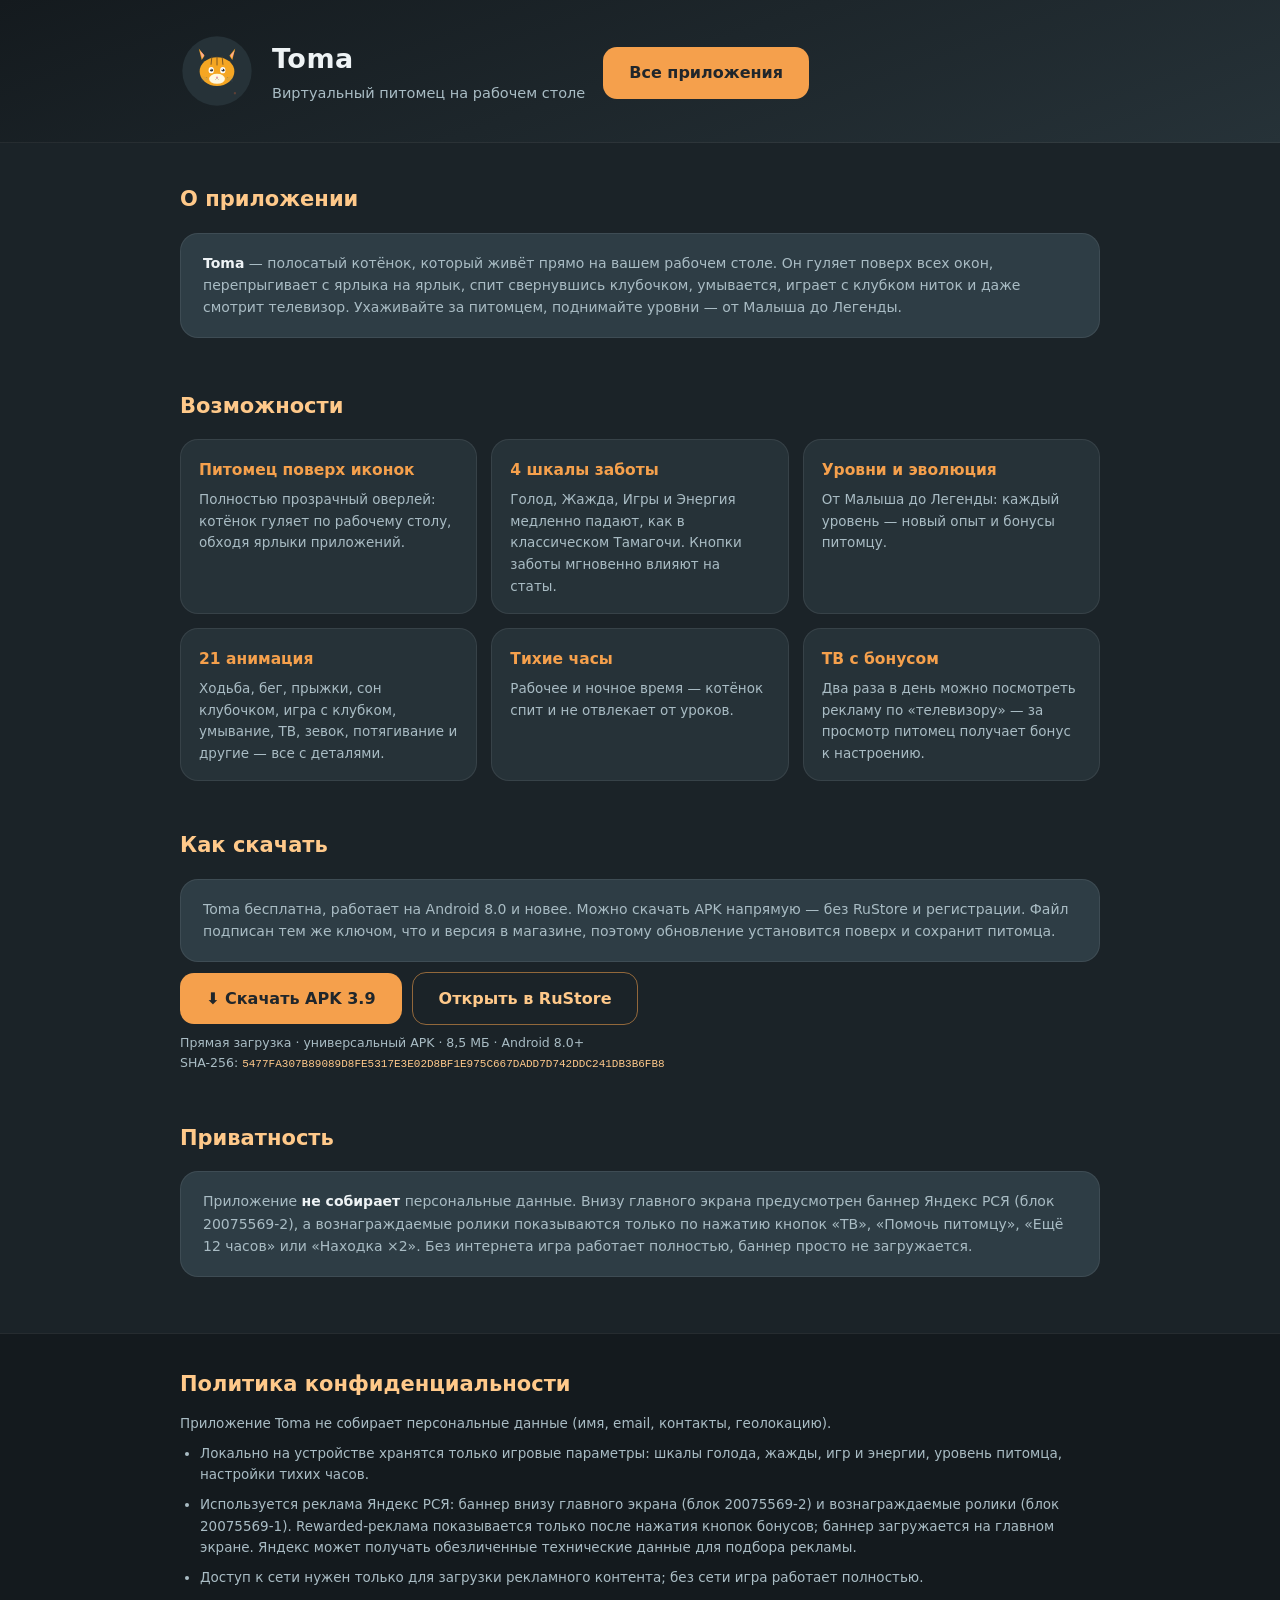
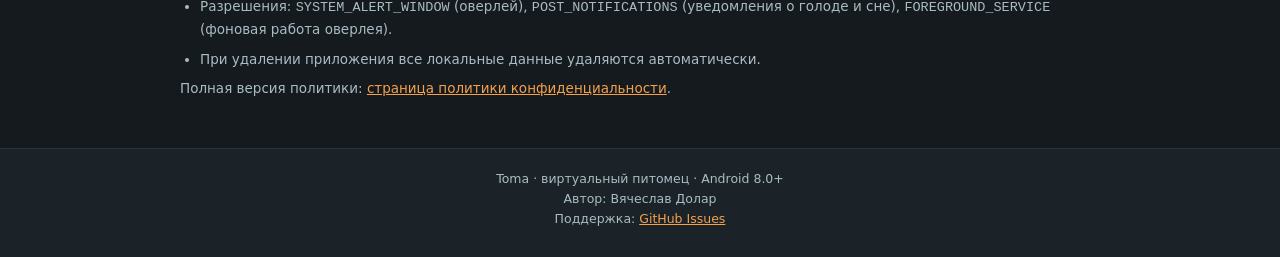
==== commit ceff2a84: "Обновление до 3.9: APK, SHA-256, дата политики" ====
--- a/index.html
+++ b/index.html
@@ -57,11 +57,11 @@
       поэтому обновление установится поверх и сохранит питомца.
     </div>
     <div class="btn-row">
-      <a class="btn" href="https://github.com/takomak2012-cyber/Toma/releases/download/v3.8/Tomagochi_v3.8-universal.apk" rel="noopener">⬇ Скачать APK 3.8</a>
+      <a class="btn" href="https://github.com/takomak2012-cyber/Toma/releases/download/v3.9/Tomagochi_v3.9-universal.apk" rel="noopener">⬇ Скачать APK 3.9</a>
       <a class="btn btn-secondary" href="https://www.rustore.ru/catalog/app/com.tomagochi.pet" rel="noopener">Открыть в RuStore</a>
     </div>
-    <p class="btn-note">Прямая загрузка · универсальный APK · 8,4 МБ · Android 8.0+<br>
-      SHA-256: <code>2B1FC11E7CA4038B53A15EAB931FD432A86140562F78FBB3DCBD165FC6B015D4</code></p>
+    <p class="btn-note">Прямая загрузка · универсальный APK · 8,5 МБ · Android 8.0+<br>
+      SHA-256: <code>5477FA307B89089D8FE5317E3E02D8BF1E975C667DADD7D742DDC241DB3B6FB8</code></p>
   </section>
 
   <section>
